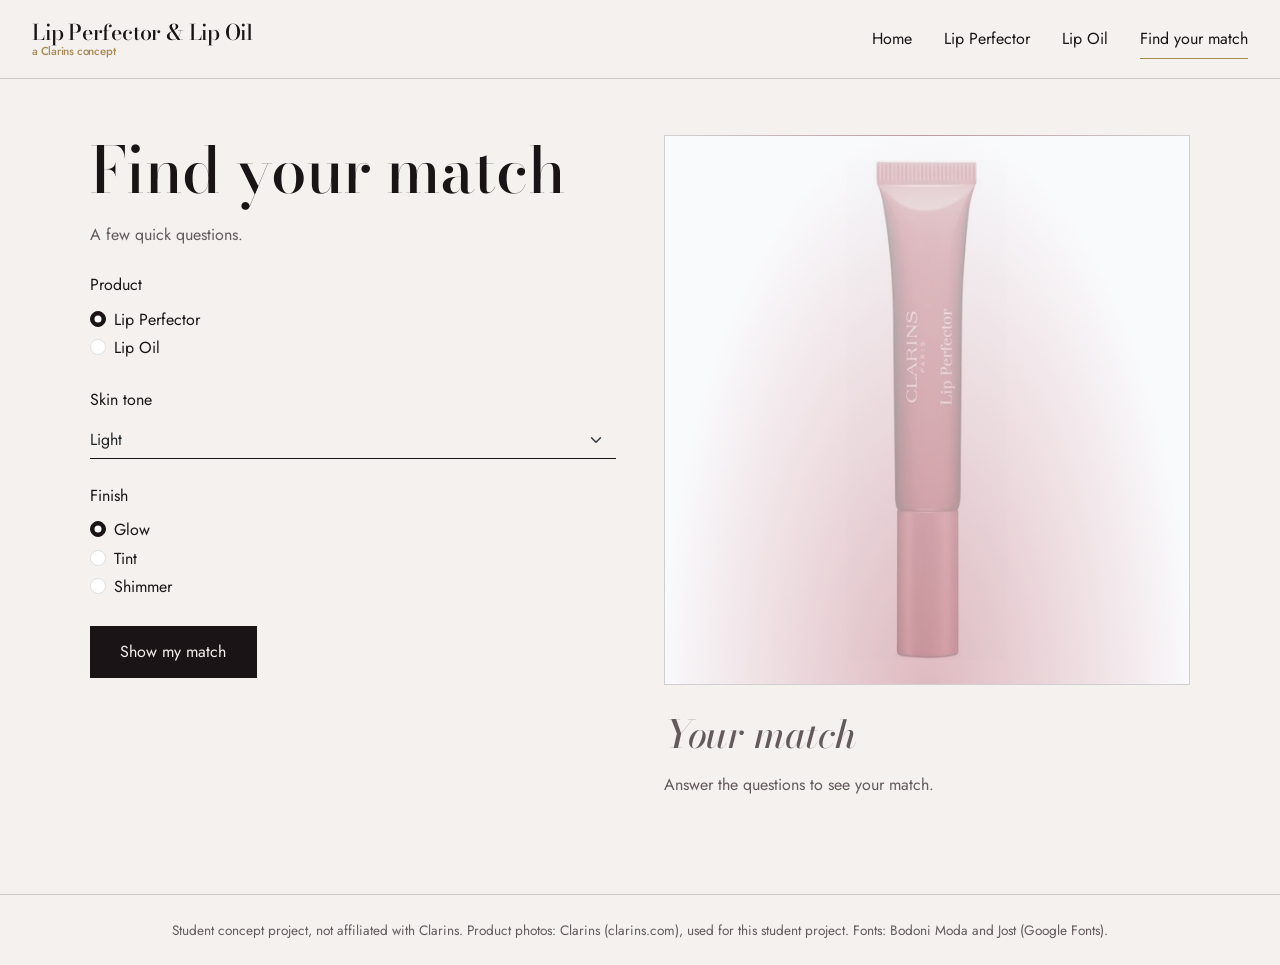
==== match.html @ e269a3ef "Add site" ====
<!DOCTYPE html><html lang="en"><head><title>Find your match | Clarins Lip Concept</title><meta charset="utf-8"><meta name="viewport" content="width=device-width,initial-scale=1"><link rel="preconnect" href="https://fonts.googleapis.com"><link href="https://fonts.googleapis.com/css2?family=Bodoni+Moda:ital,opsz,wght@0,6..96,500;1,6..96,500&family=Jost:wght@400;500&display=swap" rel="stylesheet"><link href="https://cdn.jsdelivr.net/npm/bootstrap@5.3.3/dist/css/bootstrap.min.css" rel="stylesheet"><link href="style.css" rel="stylesheet"></head><body><header><nav class="navbar navbar-expand-md"><div class="container-fluid"><a class="navbar-brand" href="index.html">Lip Perfector &amp; Lip Oil<small>a Clarins concept</small></a><button class="navbar-toggler" data-bs-toggle="collapse" data-bs-target="#menu" aria-label="Menu"><span class="navbar-toggler-icon"></span></button><div class="collapse navbar-collapse" id="menu"><ul class="navbar-nav ms-auto"><li><a class="nav-link" href="index.html">Home</a></li><li><a class="nav-link" href="perfectors.html">Lip Perfector</a></li><li><a class="nav-link" href="oils.html">Lip Oil</a></li><li><a class="nav-link active" href="match.html">Find your match</a></li></ul></div></div></nav></header><main><div class="row g-5"><div class="col-md-6"><h1>Find your match</h1><p>A few quick questions.</p><form id="quiz" class="mt-4"><fieldset class="mb-4"><legend>Product</legend><div class="form-check"><input class="form-check-input" type="radio" name="product" id="product0" value="perfector" checked><label class="form-check-label" for="product0">Lip Perfector</label></div><div class="form-check"><input class="form-check-input" type="radio" name="product" id="product1" value="oil"><label class="form-check-label" for="product1">Lip Oil</label></div></fieldset>
<div class="f-perf"><div class="mb-4"><label class="form-label" for="tone">Skin tone</label><select class="form-select" id="tone" name="tone"><option value="light">Light</option><option value="medium">Medium</option><option value="deep">Deep</option></select></div><fieldset class="mb-4"><legend>Finish</legend><div class="form-check"><input class="form-check-input" type="radio" name="finish" id="finish0" value="glow" checked><label class="form-check-label" for="finish0">Glow</label></div><div class="form-check"><input class="form-check-input" type="radio" name="finish" id="finish1" value="tint"><label class="form-check-label" for="finish1">Tint</label></div><div class="form-check"><input class="form-check-input" type="radio" name="finish" id="finish2" value="shimmer"><label class="form-check-label" for="finish2">Shimmer</label></div></fieldset></div>
<div class="f-oil"><fieldset class="mb-4"><legend>Mood</legend><div class="form-check"><input class="form-check-input" type="radio" name="mood" id="mood0" value="soft" checked><label class="form-check-label" for="mood0">Soft</label></div><div class="form-check"><input class="form-check-input" type="radio" name="mood" id="mood1" value="warm"><label class="form-check-label" for="mood1">Warm</label></div><div class="form-check"><input class="form-check-input" type="radio" name="mood" id="mood2" value="bold"><label class="form-check-label" for="mood2">Bold</label></div><div class="form-check"><input class="form-check-input" type="radio" name="mood" id="mood3" value="deep"><label class="form-check-label" for="mood3">Deep</label></div></fieldset></div>
<button class="btn-ink" type="submit">Show my match</button></form></div><div class="col-md-6"><article class="viewer" id="result" data-product="perfector"><div class="stage"><img class="v-img idle" src="images/perfector-rosewood.jpg" alt=""></div><div class="info"><p class="v-name">Your match</p><p class="v-note" aria-live="polite">Answer the questions to see your match.</p></div></article></div></div></main><footer>Student concept project, not affiliated with Clarins. Product photos: Clarins (clarins.com), used for this student project. Fonts: Bodoni Moda and Jost (Google Fonts).</footer><script src="https://cdn.jsdelivr.net/npm/bootstrap@5.3.3/dist/js/bootstrap.bundle.min.js"></script><script src="script.js"></script></body></html>
---- style.css ----
:root{--bg:#F4F1EF;--ink:#1B1416;--muted:#645A5C;--gold:#A88B54;--rule:rgba(27,20,22,.18);--shade:#B04D5A;--studio:#F9FAFC}
*{box-sizing:border-box}
body{margin:0;background:var(--bg);color:var(--ink);font-family:'Jost',sans-serif;line-height:1.65;overflow-x:hidden}
h1,h2,h3,.navbar-brand,.v-name{font-family:'Bodoni Moda',serif;font-weight:500;line-height:1.1;letter-spacing:-.01em}
h1{font-size:clamp(2.3rem,6vw,4rem);margin:0 0 1rem}h2{font-size:1.6rem;margin:0}
main{max-width:1180px;margin:0 auto;padding:2.5rem 1.25rem 4rem}
p{max-width:54ch;color:var(--muted)}a{color:var(--ink)}
:focus-visible{outline:2px solid var(--ink);outline-offset:3px}
.navbar{padding:1rem 1.25rem;border-bottom:1px solid var(--rule);background:var(--bg)}
.navbar-brand{font-size:1.35rem;color:var(--ink)}
.navbar-brand small{display:block;font-family:'Jost',sans-serif;font-size:.72rem;color:var(--gold)}
.nav-link{color:var(--ink)!important;position:relative;padding:.4rem 0!important;margin-left:2rem}
.nav-link::after{content:"";position:absolute;left:0;bottom:0;height:1px;width:0;background:var(--gold);transition:width .3s}
.nav-link:hover::after,.nav-link.active::after{width:100%}
.navbar-toggler{border:1px solid var(--ink);border-radius:0}
.btn-ink{display:inline-block;background:var(--ink);color:var(--bg);border:0;border-radius:0;padding:.8rem 1.9rem;font:inherit;text-decoration:none;transition:background .3s}
.btn-ink:hover{background:var(--shade);color:#fff}
.intro{margin-bottom:2.5rem}
.viewer{display:grid;gap:1.5rem;align-content:start}
.stage{display:flex;justify-content:center;align-items:center;min-height:360px;padding:1.5rem;background:radial-gradient(ellipse at 50% 105%,color-mix(in srgb,var(--shade) 38%,var(--studio)),var(--studio) 72%);border:1px solid var(--rule);transition:background .5s}
.v-img{display:block;max-width:100%;max-height:400px;width:auto;height:auto;mix-blend-mode:multiply}
.v-img.swap{animation:fade .5s ease both}.v-img.idle{opacity:.3}
@keyframes fade{from{opacity:0;transform:translateY(8px)}to{opacity:1;transform:none}}
.v-name{font-size:clamp(1.8rem,4vw,2.4rem);font-style:italic;margin:.25rem 0 .75rem}
.dots{display:flex;gap:.8rem;flex-wrap:wrap}
.dot{width:30px;height:30px;border-radius:50%;border:2px solid var(--bg);box-shadow:0 0 0 1px var(--rule);cursor:pointer;transition:transform .2s,box-shadow .2s}
.dot:hover{transform:scale(1.12)}.dot[aria-pressed=true]{box-shadow:0 0 0 2px var(--ink)}
.v-note{margin:1rem 0}
.duo{display:grid;gap:3rem}
.duo .viewer{border-top:2px solid var(--gold);padding-top:1.25rem}
.features{display:flex;flex-direction:column;gap:2rem;margin-top:4.5rem}
.feature{flex:1;border-top:1px solid var(--ink);padding-top:1rem}
.table-responsive{margin-top:3.5rem}
.table{--bs-table-bg:transparent;--bs-table-border-color:var(--rule);margin:0}
.table caption{caption-side:top;font-family:'Bodoni Moda',serif;font-size:1.6rem;color:var(--ink)}
.table th{font-weight:500}
.note{font-size:.85rem;margin-top:.75rem}
.form-control,.form-select{border:0;border-bottom:1px solid var(--ink);border-radius:0;background-color:transparent;padding-left:0;box-shadow:none!important}
.form-check-input:checked{background-color:var(--ink);border-color:var(--ink)}
fieldset{border:0;padding:0}legend{font-size:1rem}
footer{border-top:1px solid var(--rule);padding:1.5rem 1.25rem;font-size:.85rem;color:var(--muted);text-align:center}
@media(min-width:768px){
 main{padding:3.5rem 2.5rem 5rem}
 .duo{grid-template-columns:1fr 1fr;gap:3rem}
 .features{flex-direction:row;gap:3rem}
 .viewer.wide{grid-template-columns:1.1fr 1fr;gap:3rem;align-items:center}
 .stage{min-height:460px}.v-img{max-height:460px}
}
@media(min-width:1280px){
 .stage{min-height:540px}.v-img{max-height:500px}.viewer.wide{gap:5rem}
}
@media(prefers-reduced-motion:reduce){*{animation:none!important;transition:none!important}}
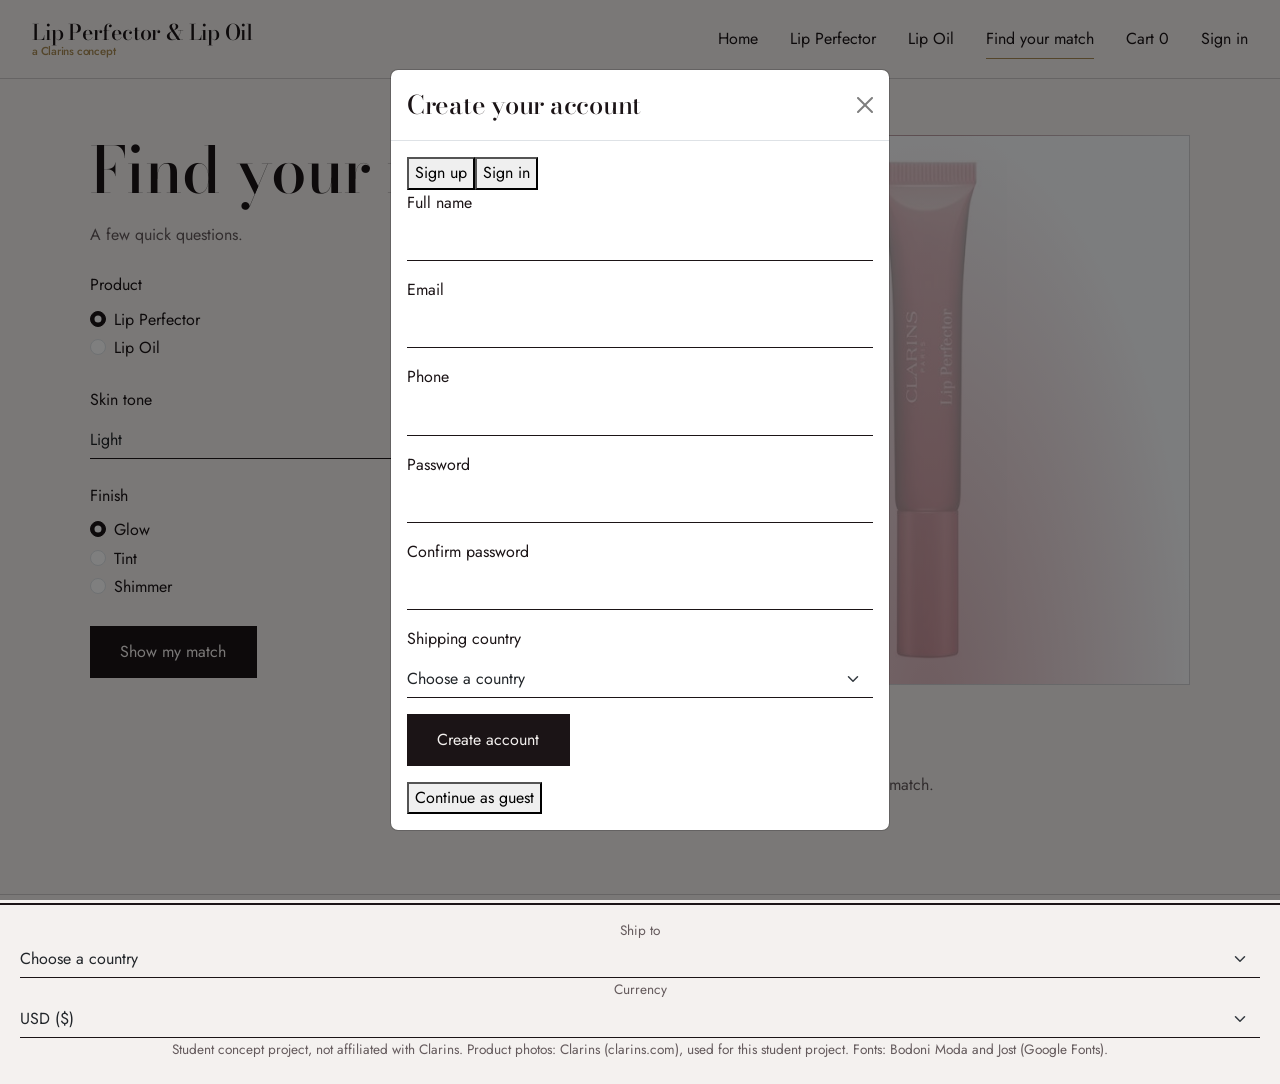
==== commit 28b5d232: "Add files via upload" ====
--- a/match.html
+++ b/match.html
@@ -1,4 +1,108 @@
-<!DOCTYPE html><html lang="en"><head><title>Find your match | Clarins Lip Concept</title><meta charset="utf-8"><meta name="viewport" content="width=device-width,initial-scale=1"><link rel="preconnect" href="https://fonts.googleapis.com"><link href="https://fonts.googleapis.com/css2?family=Bodoni+Moda:ital,opsz,wght@0,6..96,500;1,6..96,500&family=Jost:wght@400;500&display=swap" rel="stylesheet"><link href="https://cdn.jsdelivr.net/npm/bootstrap@5.3.3/dist/css/bootstrap.min.css" rel="stylesheet"><link href="style.css" rel="stylesheet"></head><body><header><nav class="navbar navbar-expand-md"><div class="container-fluid"><a class="navbar-brand" href="index.html">Lip Perfector &amp; Lip Oil<small>a Clarins concept</small></a><button class="navbar-toggler" data-bs-toggle="collapse" data-bs-target="#menu" aria-label="Menu"><span class="navbar-toggler-icon"></span></button><div class="collapse navbar-collapse" id="menu"><ul class="navbar-nav ms-auto"><li><a class="nav-link" href="index.html">Home</a></li><li><a class="nav-link" href="perfectors.html">Lip Perfector</a></li><li><a class="nav-link" href="oils.html">Lip Oil</a></li><li><a class="nav-link active" href="match.html">Find your match</a></li></ul></div></div></nav></header><main><div class="row g-5"><div class="col-md-6"><h1>Find your match</h1><p>A few quick questions.</p><form id="quiz" class="mt-4"><fieldset class="mb-4"><legend>Product</legend><div class="form-check"><input class="form-check-input" type="radio" name="product" id="product0" value="perfector" checked><label class="form-check-label" for="product0">Lip Perfector</label></div><div class="form-check"><input class="form-check-input" type="radio" name="product" id="product1" value="oil"><label class="form-check-label" for="product1">Lip Oil</label></div></fieldset>
-<div class="f-perf"><div class="mb-4"><label class="form-label" for="tone">Skin tone</label><select class="form-select" id="tone" name="tone"><option value="light">Light</option><option value="medium">Medium</option><option value="deep">Deep</option></select></div><fieldset class="mb-4"><legend>Finish</legend><div class="form-check"><input class="form-check-input" type="radio" name="finish" id="finish0" value="glow" checked><label class="form-check-label" for="finish0">Glow</label></div><div class="form-check"><input class="form-check-input" type="radio" name="finish" id="finish1" value="tint"><label class="form-check-label" for="finish1">Tint</label></div><div class="form-check"><input class="form-check-input" type="radio" name="finish" id="finish2" value="shimmer"><label class="form-check-label" for="finish2">Shimmer</label></div></fieldset></div>
-<div class="f-oil"><fieldset class="mb-4"><legend>Mood</legend><div class="form-check"><input class="form-check-input" type="radio" name="mood" id="mood0" value="soft" checked><label class="form-check-label" for="mood0">Soft</label></div><div class="form-check"><input class="form-check-input" type="radio" name="mood" id="mood1" value="warm"><label class="form-check-label" for="mood1">Warm</label></div><div class="form-check"><input class="form-check-input" type="radio" name="mood" id="mood2" value="bold"><label class="form-check-label" for="mood2">Bold</label></div><div class="form-check"><input class="form-check-input" type="radio" name="mood" id="mood3" value="deep"><label class="form-check-label" for="mood3">Deep</label></div></fieldset></div>
-<button class="btn-ink" type="submit">Show my match</button></form></div><div class="col-md-6"><article class="viewer" id="result" data-product="perfector"><div class="stage"><img class="v-img idle" src="images/perfector-rosewood.jpg" alt=""></div><div class="info"><p class="v-name">Your match</p><p class="v-note" aria-live="polite">Answer the questions to see your match.</p></div></article></div></div></main><footer>Student concept project, not affiliated with Clarins. Product photos: Clarins (clarins.com), used for this student project. Fonts: Bodoni Moda and Jost (Google Fonts).</footer><script src="https://cdn.jsdelivr.net/npm/bootstrap@5.3.3/dist/js/bootstrap.bundle.min.js"></script><script src="script.js"></script></body></html>+<!DOCTYPE html>
+<html lang="en">
+
+<head>
+    <title>Find your match | Clarins Lip Concept</title>
+    <meta charset="utf-8">
+    <meta name="viewport" content="width=device-width,initial-scale=1">
+    <link rel="preconnect" href="https://fonts.googleapis.com">
+    <link
+        href="https://fonts.googleapis.com/css2?family=Bodoni+Moda:ital,opsz,wght@0,6..96,500;1,6..96,500&family=Jost:wght@400;500&display=swap"
+        rel="stylesheet">
+    <link href="https://cdn.jsdelivr.net/npm/bootstrap@5.3.3/dist/css/bootstrap.min.css" rel="stylesheet">
+    <link href="style.css" rel="stylesheet">
+</head>
+
+<body>
+    <header>
+        <nav class="navbar navbar-expand-md">
+            <div class="container-fluid"><a class="navbar-brand" href="index.html">Lip Perfector &amp; Lip Oil<small>a
+                        Clarins concept</small></a><button class="navbar-toggler" data-bs-toggle="collapse"
+                    data-bs-target="#menu" aria-label="Menu"><span class="navbar-toggler-icon"></span></button>
+                <div class="collapse navbar-collapse" id="menu">
+                    <ul class="navbar-nav ms-auto">
+                        <li><a class="nav-link" href="index.html">Home</a></li>
+                        <li><a class="nav-link" href="perfectors.html">Lip Perfector</a></li>
+                        <li><a class="nav-link" href="oils.html">Lip Oil</a></li>
+                        <li><a class="nav-link active" href="match.html">Find your match</a></li>
+                    </ul>
+                </div>
+            </div>
+        </nav>
+    </header>
+    <main>
+        <div class="row g-5">
+            <div class="col-md-6">
+                <h1>Find your match</h1>
+                <p>A few quick questions.</p>
+                <form id="quiz" class="mt-4">
+                    <fieldset class="mb-4">
+                        <legend>Product</legend>
+                        <div class="form-check"><input class="form-check-input" type="radio" name="product"
+                                id="product0" value="perfector" checked><label class="form-check-label"
+                                for="product0">Lip Perfector</label></div>
+                        <div class="form-check"><input class="form-check-input" type="radio" name="product"
+                                id="product1" value="oil"><label class="form-check-label" for="product1">Lip Oil</label>
+                        </div>
+                    </fieldset>
+                    <div class="f-perf">
+                        <div class="mb-4"><label class="form-label" for="tone">Skin tone</label><select
+                                class="form-select" id="tone" name="tone">
+                                <option value="light">Light</option>
+                                <option value="medium">Medium</option>
+                                <option value="deep">Deep</option>
+                            </select></div>
+                        <fieldset class="mb-4">
+                            <legend>Finish</legend>
+                            <div class="form-check"><input class="form-check-input" type="radio" name="finish"
+                                    id="finish0" value="glow" checked><label class="form-check-label"
+                                    for="finish0">Glow</label></div>
+                            <div class="form-check"><input class="form-check-input" type="radio" name="finish"
+                                    id="finish1" value="tint"><label class="form-check-label" for="finish1">Tint</label>
+                            </div>
+                            <div class="form-check"><input class="form-check-input" type="radio" name="finish"
+                                    id="finish2" value="shimmer"><label class="form-check-label"
+                                    for="finish2">Shimmer</label></div>
+                        </fieldset>
+                    </div>
+                    <div class="f-oil">
+                        <fieldset class="mb-4">
+                            <legend>Mood</legend>
+                            <div class="form-check"><input class="form-check-input" type="radio" name="mood" id="mood0"
+                                    value="soft" checked><label class="form-check-label" for="mood0">Soft</label></div>
+                            <div class="form-check"><input class="form-check-input" type="radio" name="mood" id="mood1"
+                                    value="warm"><label class="form-check-label" for="mood1">Warm</label></div>
+                            <div class="form-check"><input class="form-check-input" type="radio" name="mood" id="mood2"
+                                    value="bold"><label class="form-check-label" for="mood2">Bold</label></div>
+                            <div class="form-check"><input class="form-check-input" type="radio" name="mood" id="mood3"
+                                    value="deep"><label class="form-check-label" for="mood3">Deep</label></div>
+                        </fieldset>
+                    </div>
+                    <button class="btn-ink" type="submit">Show my match</button>
+                </form>
+            </div>
+            <div class="col-md-6">
+                <article class="viewer" id="result" data-product="perfector">
+                    <div class="stage"><img class="v-img idle" src="images/perfector-rosewood.jpg" alt=""></div>
+                    <div class="info">
+                        <p class="v-name">Your match</p>
+                        <p class="v-note" aria-live="polite">Answer the questions to see your match.</p>
+                    </div>
+                </article>
+            </div>
+        </div>
+    </main>
+    <footer>Student concept project, not affiliated with Clarins. Product photos: Clarins (clarins.com), used for this
+        student project. Fonts: Bodoni Moda and Jost (Google Fonts).</footer>
+    <script src="https://cdn.jsdelivr.net/npm/bootstrap@5.3.3/dist/js/bootstrap.bundle.min.js"></script>
+<script src="data.js"></script>
+<script src="settings.js"></script>
+<script src="cart.js"></script>
+<script src="products.js"></script>
+<script src="account.js"></script>
+<script src="reviews.js"></script>
+<script src="reels.js"></script>
+<script src="script.js"></script>
+</body>
+
+</html>
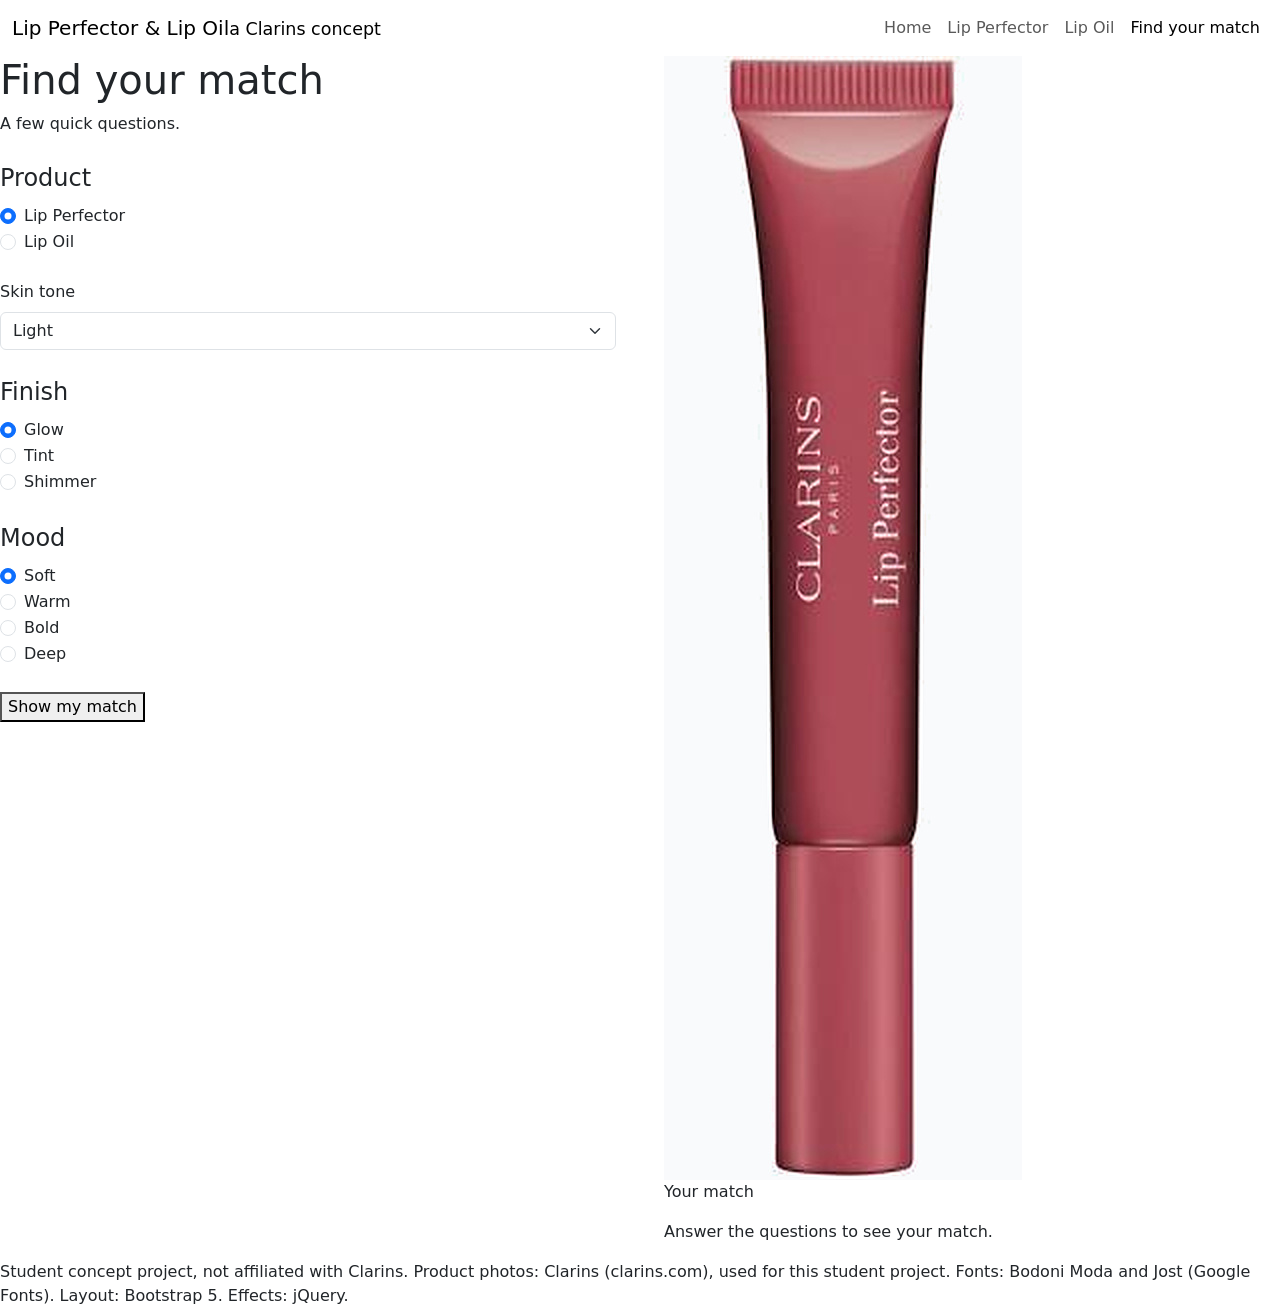
==== commit f654cf8c: "Add files via upload" ====
--- a/match.html
+++ b/match.html
@@ -2,34 +2,38 @@
 <html lang="en">
 
 <head>
+    <meta charset="utf-8">
+    <meta name="viewport" content="width=device-width, initial-scale=1">
     <title>Find your match | Clarins Lip Concept</title>
-    <meta charset="utf-8">
-    <meta name="viewport" content="width=device-width,initial-scale=1">
+    <script src="js/theme.js"></script>
     <link rel="preconnect" href="https://fonts.googleapis.com">
-    <link
-        href="https://fonts.googleapis.com/css2?family=Bodoni+Moda:ital,opsz,wght@0,6..96,500;1,6..96,500&family=Jost:wght@400;500&display=swap"
-        rel="stylesheet">
+    <link rel="preconnect" href="https://fonts.gstatic.com" crossorigin>
+    <link href="https://fonts.googleapis.com/css2?family=Bodoni+Moda:ital,opsz,wght@0,6..96,500;1,6..96,500&family=Jost:wght@400;500&display=swap" rel="stylesheet">
     <link href="https://cdn.jsdelivr.net/npm/bootstrap@5.3.3/dist/css/bootstrap.min.css" rel="stylesheet">
-    <link href="style.css" rel="stylesheet">
+    <link href="css/style.css" rel="stylesheet">
 </head>
 
 <body>
     <header>
-        <nav class="navbar navbar-expand-md">
-            <div class="container-fluid"><a class="navbar-brand" href="index.html">Lip Perfector &amp; Lip Oil<small>a
-                        Clarins concept</small></a><button class="navbar-toggler" data-bs-toggle="collapse"
-                    data-bs-target="#menu" aria-label="Menu"><span class="navbar-toggler-icon"></span></button>
+        <nav class="navbar navbar-expand-md" aria-label="Main">
+            <div class="container-fluid">
+                <a class="navbar-brand" href="index.html">Lip Perfector &amp; Lip Oil<small>a Clarins concept</small></a>
+                <button class="navbar-toggler" type="button" data-bs-toggle="collapse" data-bs-target="#menu"
+                    aria-controls="menu" aria-expanded="false" aria-label="Toggle navigation">
+                    <span class="navbar-toggler-icon"></span>
+                </button>
                 <div class="collapse navbar-collapse" id="menu">
                     <ul class="navbar-nav ms-auto">
                         <li><a class="nav-link" href="index.html">Home</a></li>
                         <li><a class="nav-link" href="perfectors.html">Lip Perfector</a></li>
                         <li><a class="nav-link" href="oils.html">Lip Oil</a></li>
-                        <li><a class="nav-link active" href="match.html">Find your match</a></li>
+                        <li><a class="nav-link active" href="match.html" aria-current="page">Find your match</a></li>
                     </ul>
                 </div>
             </div>
         </nav>
     </header>
+
     <main>
         <div class="row g-5">
             <div class="col-md-6">
@@ -92,17 +96,23 @@
             </div>
         </div>
     </main>
-    <footer>Student concept project, not affiliated with Clarins. Product photos: Clarins (clarins.com), used for this
-        student project. Fonts: Bodoni Moda and Jost (Google Fonts).</footer>
+    <footer>
+        Student concept project, not affiliated with Clarins.
+        Product photos: Clarins (clarins.com), used for this student project.
+        Fonts: Bodoni Moda and Jost (Google Fonts).
+        Layout: Bootstrap 5. Effects: jQuery.
+    </footer>
+
     <script src="https://cdn.jsdelivr.net/npm/bootstrap@5.3.3/dist/js/bootstrap.bundle.min.js"></script>
-<script src="data.js"></script>
-<script src="settings.js"></script>
-<script src="cart.js"></script>
-<script src="products.js"></script>
-<script src="account.js"></script>
-<script src="reviews.js"></script>
-<script src="reels.js"></script>
-<script src="script.js"></script>
+    <script src="https://code.jquery.com/jquery-3.7.1.min.js"></script>
+    <script src="js/data.js"></script>
+    <script src="js/storage.js"></script>
+    <script src="js/settings.js"></script>
+    <script src="js/cart.js"></script>
+    <script src="js/account.js"></script>
+    <script src="js/viewer.js"></script>
+    <script src="js/jquery-effects.js"></script>
+    <script src="js/animations.js"></script>  
 </body>
 
 </html>
